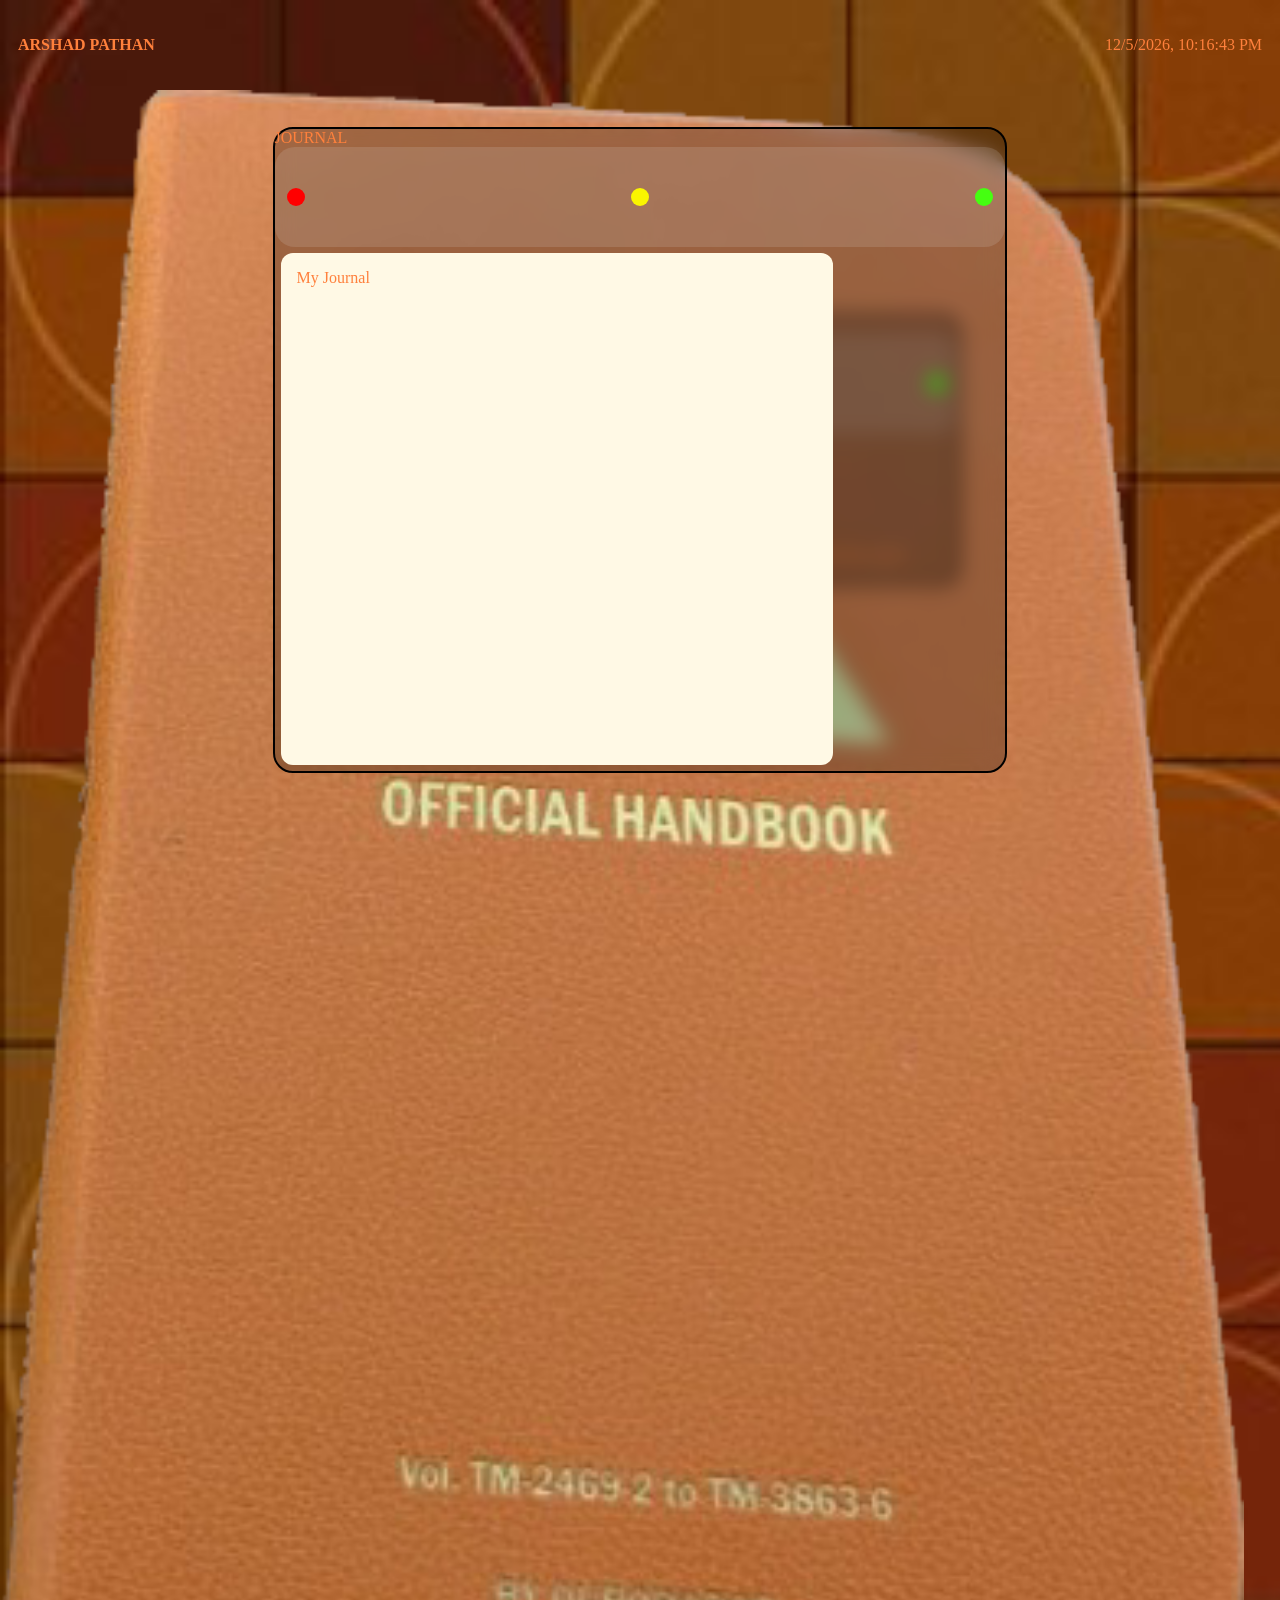
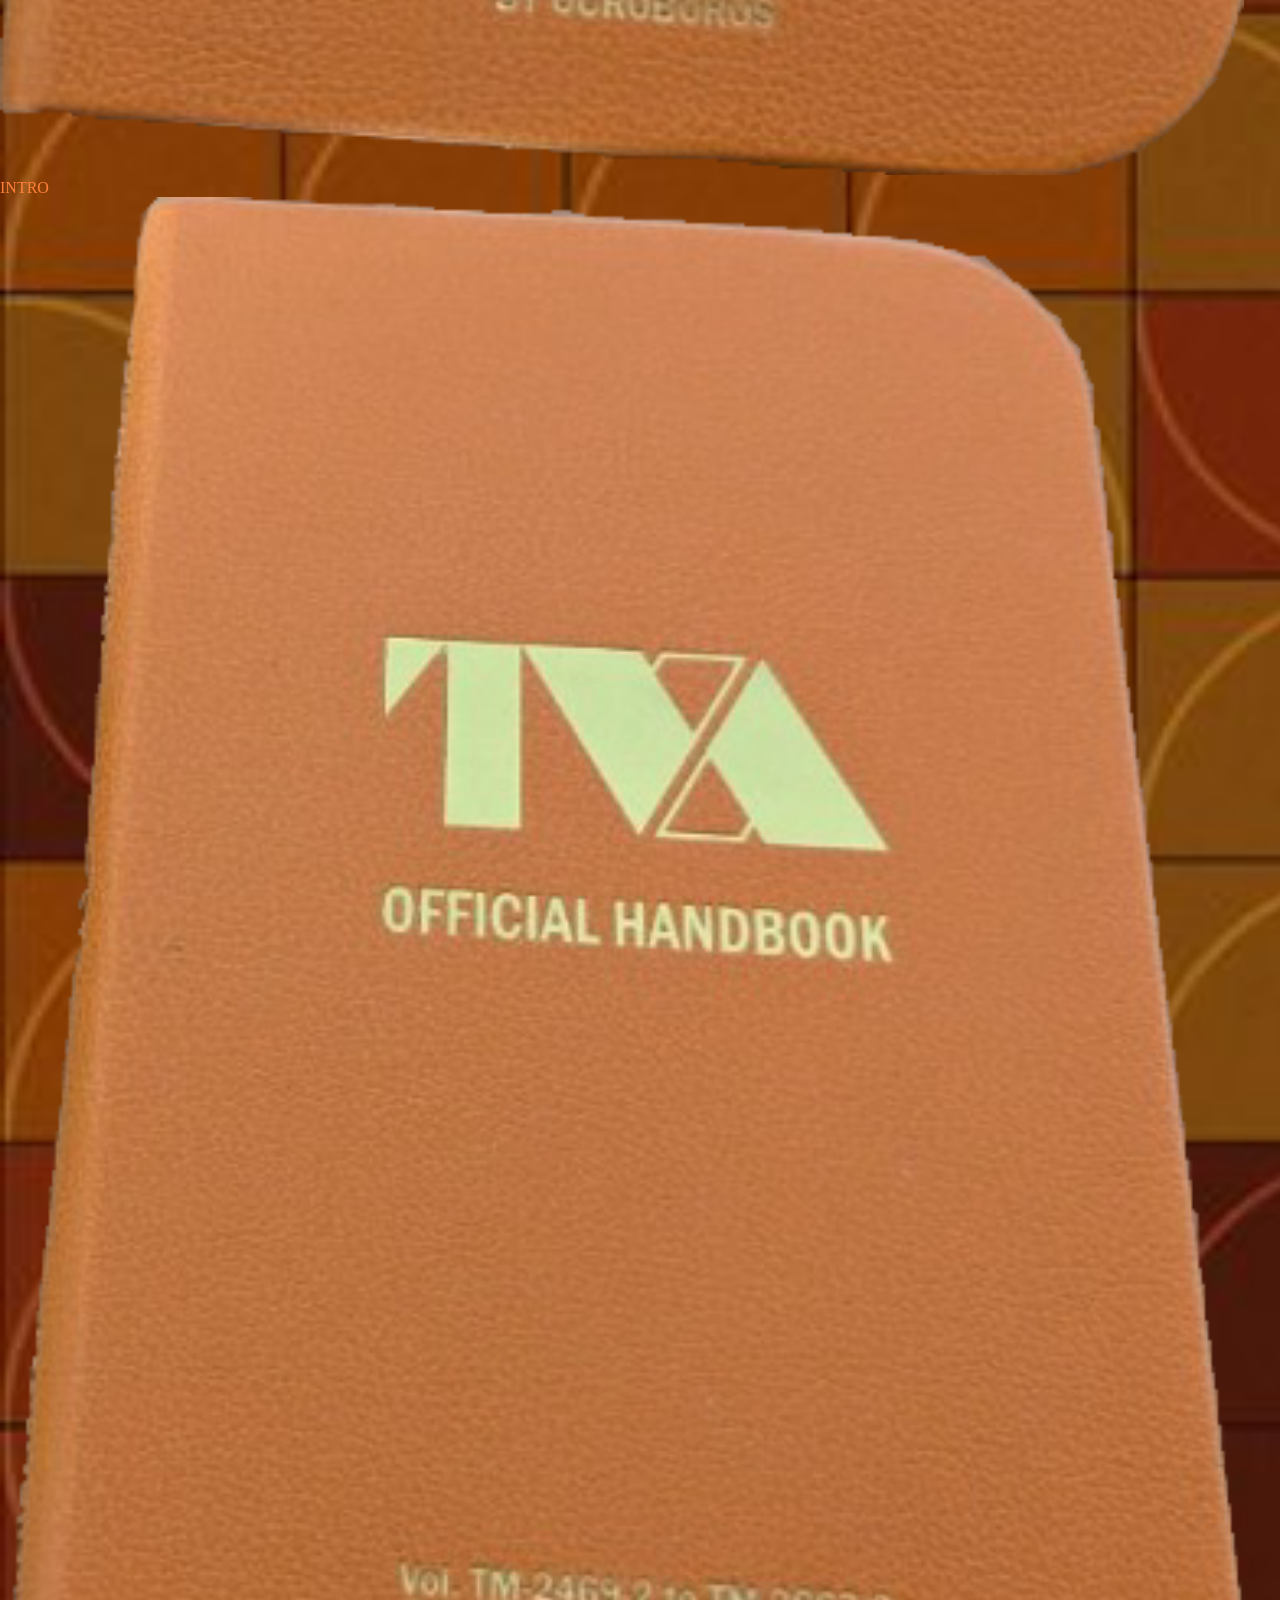
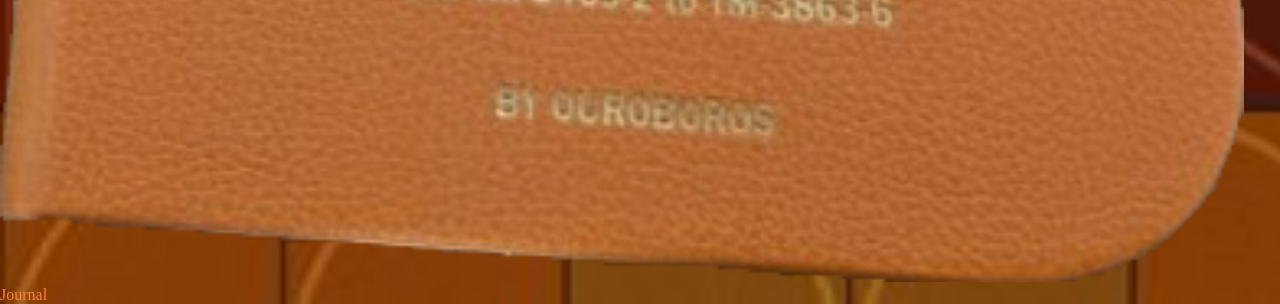
==== test.html @ 845ef74b "just some done 2 apps" ====
<!DOCTYPE html>
<html lang="en">

<head>
    <meta charset="UTF-8">
    <meta name="viewport" content="width=device-width, initial-scale=1.0">
    <title>MischiefOS</title>
    <link rel="stylesheet" href="style.css">
    <link rel="preconnect" href="https://fonts.googleapis.com">
    <link rel="preconnect" href="https://fonts.gstatic.com" crossorigin>
    <link
        href="https://fonts.googleapis.com/css2?family=Inter:ital,opsz,wght@0,14..32,100..900;1,14..32,100..900&family=Playfair+Display:ital,wght@0,400..900;1,400..900&family=Space+Grotesk:wght@300..700&display=swap"
        rel="stylesheet">
        <style>
            .windowheader{
                display: flex;
                height: 100px;
            }
            .windowheader div{
                height: 18px;
                width: 18px;
                border-radius: 50%;
            }
        </style>
</head>

<body>
    <div class="nav" id="top">
        <h4>ARSHAD PATHAN</h4>
        <p id="timeElement"></p>
    </div>

    <div id="introopen">
        <div>
            <img src="images/handbook.png" alt="journal icon">
        </div>
        <p>INTRO</p>
    </div>

    <div id="journalopen">
        <div>
            <img src="images/handbook.png" alt="journal icon">
        </div>
        <p>Journal</p>
    </div>


    <!-- intro window -->
    <div class="window intro" id="intro">
        <div><p>INTRO</p></div>
        <div class="windowheader" id="introheader" style="background-color: #dedede27;">
            <div id="introclose" style="background-color: #ff0000;"></div>
            <div id="introclose" style="background-color: #faf500;"></div>
            <div id="introclose" style="background-color: #45ff11;"></div>
            <!-- <p style="cursor: pointer" id="introopen">ThomasOS</p> -->
        </div>
        <div class="intro_content">
            <img src="images/image.png" alt="My image">
            <h1>MischiefOS</h1>
            <p>MischiefOS is a themed OS Inspired by Loki
                Series Retro Futurism and the main characters
                charatacterisc.</p>
        </div>
        <!-- <p class="move" id="introheader">MOVE</p> -->
        
    </div>
    
    <!-- Journal window -->
    <div class="window journal" id="journal">
        <div><p>JOURNAL</p></div>
        <div class="windowheader" id="journalheader" style="background-color: #dedede27;">
            <div id="journalclose" style="background-color: #ff0000;"></div>
            <div id="journalclose" style="background-color: #faf500;"></div>
            <div id="journalclose" style="background-color: #45ff11;"></div>
    
        </div>
        <div style="background-color: #fff9e5; margin: 6px; border-radius: 12px; width: 520px; height: 480px; padding: 16px;">
            <p>My Journal</p>
        </div>
    </div>
    
    <!--
        > starting featues entry message, after ok the window become full window
        > apps are accessible in the app menu
        > window open, minimize and close transitions 
     -->
    <script src="script.js"></script>
</body>

</html>
---- style.css ----
*{
    padding: 0;
    margin: 0;
}
body{
    background-image: url(images/tva.png);
    background-size: cover;

    color: rgb(255, 128, 60);
}
.nav{
    padding: 36px 18px;
    display: flex;
    justify-content: space-between;
}
.icon{
    height: fit-content;
}
.icon img{
    height: 64px;
}
.window{
    position: absolute;
    top: 50%;
    left: 50%;
    transform: translate(-50%,-50%);
    width: fit-content;
    padding: 0;
    display: flex;
    flex-direction: column;
    backdrop-filter: blur(10px);
    background: rgba(0, 0, 0, 0.25);
    border: 2px solid #000;
    border-radius: 20px;
}
.windowheader {
    display: flex;
    align-items: center;
    justify-content: space-between;
    padding: 0 12px;
    height: 60px;
    background-color: #000;
    border-radius: 20px;
}

.window_icons{
    display: flex;
    align-items: center;
    gap: 6px;
}
.window_icons div {
    height: 14px;
    width: 14px;
    border-radius: 50%;
}
.window_icons p {
    margin-left: 6px;
}


.intro_content img{
    height: 64px;
    width: 64px;
    border-radius: 50%;
}
.intro_content h1{
    font-family: "Playfair Display", serif;
    font-optical-sizing: auto;
    font-style: normal;
}
.intro_content p{
    font-family: "Inter", sans-serif;
}

.selected{
    border: 5px solid rgb(255, 128, 60);
}

/* journal window */
.journal{
    display: flex;
    width: 730px;
}
.journal .edit_icon{
    height: 32px;
    width: 32px;
    border-radius: 50%;
    background-color: #0037ff;
}
.journal_book{
    position: relative;
    height: 73vh;
    margin: 6px 12px;
    display: flex;
    flex-direction: column;
}
.journal_book img{
    position: absolute;
    top: 0;
    height: 73vh;
    width: 100%;
    border-radius: 12px;
    z-index: -1;
}

.journal_content{
    position: relative;
    height: 100%;
    display: flex;
    justify-content: space-between;
    padding: 22px 18px;
    gap: 45px;
    /* margin: 6px 40px 6px 26px; */
}

.journal_entry{
    position: relative;
    height: 100%;
    display: flex;
    justify-content: space-between;
    padding: 22px 18px;
    gap: 45px;
    /* margin: 6px 40px 6px 26px; */
}

.journal_entry .md_content{
    width: 100%;
    box-sizing: border-box;
}
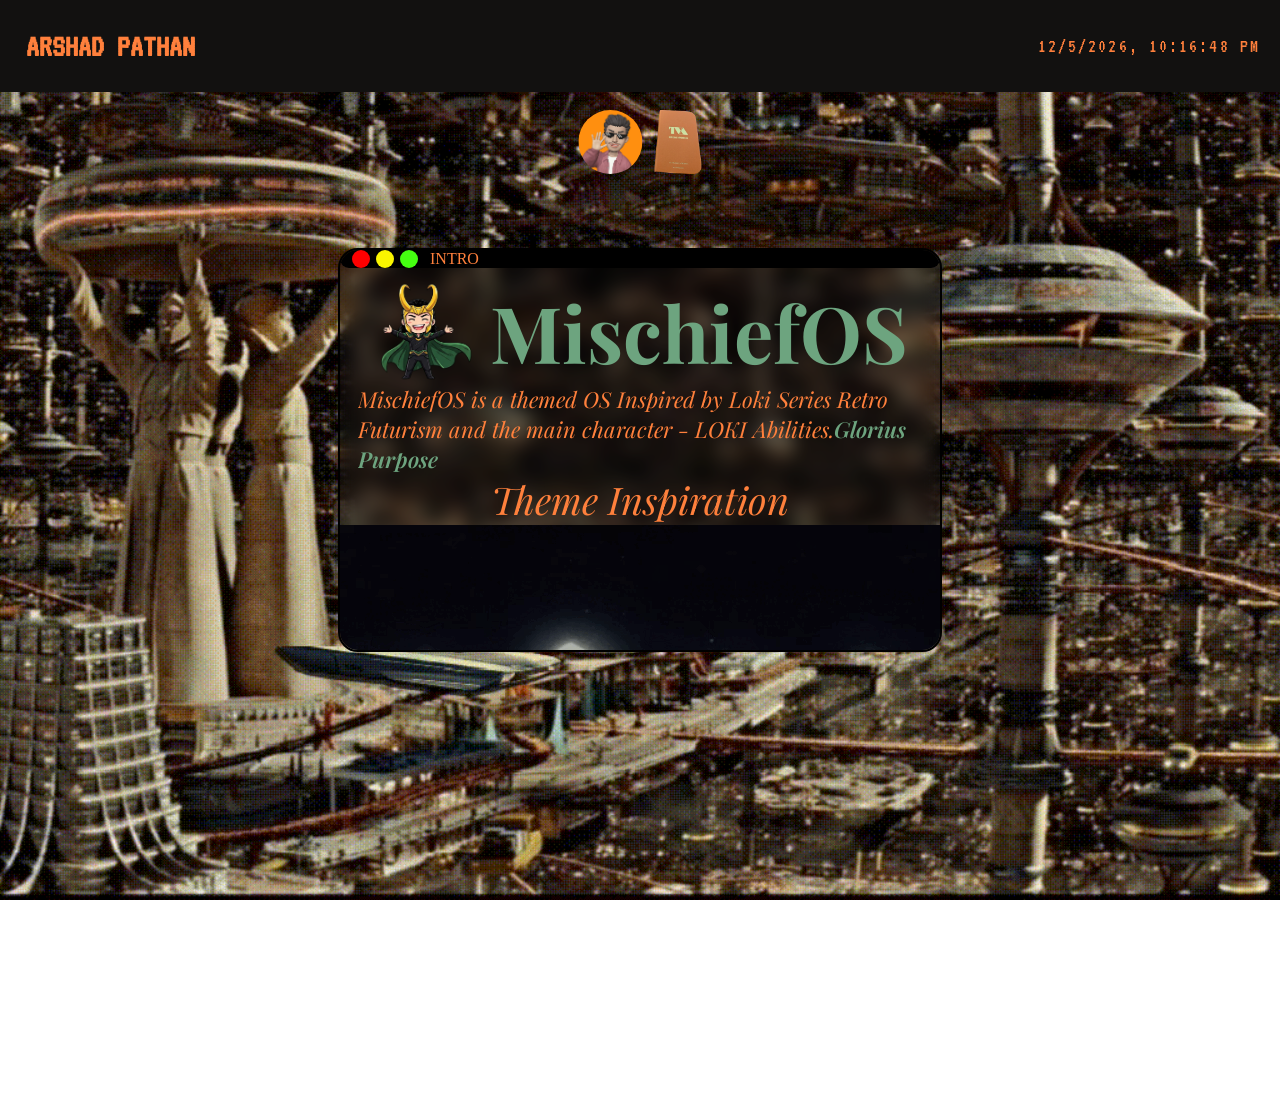
==== commit 2b308856: "made adjustments" ====
--- a/test.html
+++ b/test.html
@@ -1,90 +1,116 @@
 <!DOCTYPE html>
 <html lang="en">
 
-<head>
-    <meta charset="UTF-8">
-    <meta name="viewport" content="width=device-width, initial-scale=1.0">
-    <title>MischiefOS</title>
-    <link rel="stylesheet" href="style.css">
-    <link rel="preconnect" href="https://fonts.googleapis.com">
-    <link rel="preconnect" href="https://fonts.gstatic.com" crossorigin>
-    <link
-        href="https://fonts.googleapis.com/css2?family=Inter:ital,opsz,wght@0,14..32,100..900;1,14..32,100..900&family=Playfair+Display:ital,wght@0,400..900;1,400..900&family=Space+Grotesk:wght@300..700&display=swap"
-        rel="stylesheet">
-        <style>
-            .windowheader{
-                display: flex;
-                height: 100px;
-            }
-            .windowheader div{
-                height: 18px;
-                width: 18px;
-                border-radius: 50%;
-            }
-        </style>
-</head>
+    <head>
+        <meta charset="UTF-8">
+        <meta name="viewport" content="width=device-width, initial-scale=1.0">
+        <title>MischiefOS</title>
+        <link rel="stylesheet" href="styles.css">
+        <link rel="preconnect" href="https://fonts.googleapis.com">
+        <link rel="preconnect" href="https://fonts.gstatic.com" crossorigin>
+        <link href="https://fonts.googleapis.com/css2?family=Inter:ital,opsz,wght@0,14..32,100..900;1,14..32,100..900&family=Jacquarda+Bastarda+9&family=Playfair+Display:ital,wght@0,400..900;1,400..900&family=VT323&display=swap" rel="stylesheet">    
+    </head>
 
-<body>
-    <div class="nav" id="top">
-        <h4>ARSHAD PATHAN</h4>
-        <p id="timeElement"></p>
-    </div>
+    <body>
+        <div class="nav" id="top">
+            <h4>ARSHAD PATHAN</h4>
+            <p id="timeElement"></p>
+        </div>
+        <div class="icons_bar">
+          <div class="icon" id="introopen">
+              <div>
+                  <img src="images/intro.png" alt="journal icon" style="border-radius: 50%">
+              </div>
+          </div>
+          
+          <div class="icon" id="journalopen">
+              <div>
+                  <img src="images/handbook.png" alt="journal icon">
+              </div>
+          </div>
+        </div>
+        <section class="hero">
+        
+            <!-- intro window -->
+            <div class="window intro" id="intro">
+                <div class="windowheader" id="introheader">
+                <div class="window_icons">
+                    <div class="window_icon" id="introclose" style="background-color: #ff0000;"></div>
+                    <div class="window_icon" id="" style="background-color: #faf500;"></div>
+                    <div class="window_icon" id="" style="background-color: #45ff11;"></div>
+                    <p>INTRO</p>
+                </div>
+                </div>
+                <div class="intro_content">
+                <div class="intro1">
+                    <div class="label">
+                    <img src="images/mischief.png" alt="My image">
+                    <h1>MischiefOS</h1>
+                    </div>
+                    <h4>MischiefOS is a themed OS Inspired by Loki
+                        Series Retro Futurism and the main character - LOKI
+                        Abilities.<span>Glorius Purpose</span>
+                    </h4>
+                </div>
+                <div class="intro2">
+                    <div class="label">
+                    <h1>Theme Inspiration</h1>
+                    </div>
+                    <img src="images/ani.gif">
+                    <div class="ins">
+                    <img src="images/ins1.jpg">
+                    <img src="images/ins2.png">
+                    </div>
+                    <p>Read Full Explaination, Visit --->>><a href="https://github.com/Arshad-Pathan/MischiefOS">MischiefOS</a></p>
+                </div>
+                
+                
+                </div>
+            
+            </div>
+            
+            <!-- Journal window -->
+            <div class="window journal" id="journal">
+                
+                <div class="windowheader" id="journalheader">
+                    <div class="window_icons">
+                        <div class="window_icon" id="journalclose" style="background-color: #ff0000;"></div>
+                        <div class="window_icon" id="journalclose" style="background-color: #faf500;"></div>
+                        <div class="window_icon" id="journalclose" style="background-color: #45ff11;"></div>
+                        <p>JOURNAL</p>
+                    </div>
 
-    <div id="introopen">
-        <div>
-            <img src="images/handbook.png" alt="journal icon">
-        </div>
-        <p>INTRO</p>
-    </div>
+                    <div class="journal_icons">
+                    <div class="save_btn" id="saveBtn">SAVE</div>
+                    <div class="edit_icon" id="editBtn"></div>
+                    </div>
+                </div>
+                <div class="journal_book" id="j_content">
+                    <img src="images/page.png" alt="">
+                    
+                    <div class="journal_content">
+                        <div class="part" id="leftTADiv">
+                            
+                        </div>
+                        <div class="part" id="rightTADiv">
+                            
+                        </div>
+                    </div>
+                    <div class="pagination">
+                        <button id="prev" style="background-image:url(images/left.png)"></button>
+                        <button id="pNumber"></button>
+                        <button id="next" style="background-image:url(images/right.png)"></button>
+                    </div>
 
-    <div id="journalopen">
-        <div>
-            <img src="images/handbook.png" alt="journal icon">
-        </div>
-        <p>Journal</p>
-    </div>
-
-
-    <!-- intro window -->
-    <div class="window intro" id="intro">
-        <div><p>INTRO</p></div>
-        <div class="windowheader" id="introheader" style="background-color: #dedede27;">
-            <div id="introclose" style="background-color: #ff0000;"></div>
-            <div id="introclose" style="background-color: #faf500;"></div>
-            <div id="introclose" style="background-color: #45ff11;"></div>
-            <!-- <p style="cursor: pointer" id="introopen">ThomasOS</p> -->
-        </div>
-        <div class="intro_content">
-            <img src="images/image.png" alt="My image">
-            <h1>MischiefOS</h1>
-            <p>MischiefOS is a themed OS Inspired by Loki
-                Series Retro Futurism and the main characters
-                charatacterisc.</p>
-        </div>
-        <!-- <p class="move" id="introheader">MOVE</p> -->
-        
-    </div>
-    
-    <!-- Journal window -->
-    <div class="window journal" id="journal">
-        <div><p>JOURNAL</p></div>
-        <div class="windowheader" id="journalheader" style="background-color: #dedede27;">
-            <div id="journalclose" style="background-color: #ff0000;"></div>
-            <div id="journalclose" style="background-color: #faf500;"></div>
-            <div id="journalclose" style="background-color: #45ff11;"></div>
-    
-        </div>
-        <div style="background-color: #fff9e5; margin: 6px; border-radius: 12px; width: 520px; height: 480px; padding: 16px;">
-            <p>My Journal</p>
-        </div>
-    </div>
-    
-    <!--
-        > starting featues entry message, after ok the window become full window
-        > apps are accessible in the app menu
-        > window open, minimize and close transitions 
-     -->
-    <script src="script.js"></script>
-</body>
+                </div>
+            </div>
+        </section>
+            <!--
+                > starting featues entry message, after ok the window become full window
+                > apps are accessible in the app menu
+                > window open, minimize and close transitions 
+            -->
+        <script src="scripts.js"></script>
+    </body>
 
 </html>
--- a/styles.css
+++ b/styles.css
@@ -0,0 +1,313 @@
+* {
+    padding: 0;
+    margin: 0;
+}
+
+body {
+    position: relative;
+    height: 100vh;
+    width: 100vw;
+    background-image: url(images/bg.gif);
+    background-size: cover;
+    background-position: center;
+    background-repeat: no-repeat;
+    color: rgb(255, 128, 60);
+}
+
+.nav {
+    position: relative;
+    height: 20px;
+    padding: 36px 18px;
+    display: flex;
+    justify-content: space-between;
+    align-items: center;
+    background: #121110;
+}
+
+.nav h4 {
+    font-family: "VT323", monospace;
+    font-size: 32px;
+    padding: 4px;
+    cursor: pointer;
+    border: 4px dashed #00000000;
+}
+
+.nav h4:hover {
+    border: 4px dashed rgb(255, 128, 60);
+}
+
+.nav p {
+    font-family: "VT323", monospace;
+    font-size: 20px;
+    letter-spacing: 2.1px;
+    cursor: none;
+    border: 2px dashed #00000000;
+}
+
+.nav p:hover {
+    border: 2px dashed rgb(255, 128, 60);
+}
+
+.icons_bar {
+    position: relative;
+    top: 0;
+    left: 50%;
+    transform: translateX(-50%);
+    width: fit-content;
+    padding: 18px;
+    display: flex;
+    gap: 12px;
+}
+
+.icon {
+    height: fit-content;
+}
+
+.icon img {
+    height: 64px;
+}
+
+.window {
+    position: absolute;
+    top: 50%;
+    left: 50%;
+    transform: translate(-50%, -50%);
+    width: fit-content;
+    padding: 0;
+    display: flex;
+    flex-direction: column;
+    backdrop-filter: blur(10px);
+    background: rgba(0, 0, 0, 0.25);
+    border: 2px solid #000;
+    border-radius: 20px;
+}
+
+.windowheader {
+    display: flex;
+    align-items: center;
+    justify-content: space-between;
+    cursor: move;
+    padding: 0 12px;
+    height: 60px;
+    background-color: #000;
+    border-radius: 20px;
+}
+
+.window_icons {
+    display: flex;
+    align-items: center;
+    gap: 6px;
+}
+
+.window_icons .window_icon {
+    height: 18px;
+    width: 18px;
+    border-radius: 50%;
+    cursor: pointer;
+}
+
+.window_icons p {
+    margin-left: 6px;
+}
+
+.hero {
+    height: 100vh;
+    width: 100%;
+    overflow: hidden;
+}
+
+.intro {
+    width: 600px;
+    height: 400px;
+    overflow-y: auto;
+}
+
+.intro_content {
+    display: flex;
+    flex-direction: column;
+    justify-content: space-evenly;
+    align-items: center;
+    padding: 12px 18px;
+}
+
+.intro_content div {
+    display: flex;
+
+    justify-content: center;
+    align-items: center;
+    flex-wrap: wrap;
+    overflow-y: hidden;
+}
+
+.intro1 .label {
+    height: fit-content;
+    width: 100%;
+    display: flex;
+    justify-content: space-evenly;
+    align-items: center;
+}
+
+.intro1 .label img {
+    height: 104px;
+}
+
+.intro1 .label h1 {
+    font-size: 78px;
+    font-family: "Playfair Display", serif;
+    font-style: normal;
+    color: #6DA47F;
+}
+
+.intro1 h4 {
+    font-size: 22px;
+    font-family: "Playfair Display", serif;
+    font-weight: 300;
+    font-style: oblique;
+}
+
+.intro1 h4 span {
+    font-weight: 600;
+    color: #6DA47F;
+}
+
+.intro2 .label h1 {
+    font-size: 38px;
+    font-family: "Playfair Display", serif;
+    font-weight: 100;
+    font-style: oblique;
+}
+
+.intro2 .ins {
+    display: flex;
+    justify-content: space-evenly;
+    align-items: center;
+}
+
+.intro2 .ins img {
+    width: 50%;
+    height: 300px;
+}
+
+.intro2 p {
+    margin-top: 12px;
+    font-family: "Jacquarda Bastarda 9", serif;
+    font-style: italic;
+    font-weight: 100;
+
+}
+
+.intro2 p a {
+    text-decoration: none;
+    color: #6DA47F;
+}
+
+.intro2 p a:hover {
+    text-decoration: underline;
+}
+
+
+
+.selected {
+    border: 4px dashed rgb(255, 128, 60);
+}
+
+/* journal window */
+.journal {
+    display: none;
+    width: 730px;
+    height: 600px;
+}
+
+.journal_icons {
+    position: relative;
+    height: 100%;
+    display: flex;
+    justify-content: space-between;
+    align-items: center;
+    padding: 0 18px;
+    gap: 24px;
+    cursor: pointer;
+}
+
+.journal_icons .save_btn {
+    height: 38px;
+    width: 62px;
+
+    display: none;
+    align-items: center;
+    justify-content: center;
+    padding: 0 8px;
+    border-radius: 20px;
+    color: #181818;
+    background-color: rgb(255, 128, 60);
+}
+
+.journal_icons .edit_icon {
+    height: 38px;
+    width: 38px;
+    border-radius: 50%;
+    background-color: rgb(255, 128, 60);
+    background-image: url(images/edit.png);
+    background-size: cover;
+    background-position: center;
+    background-repeat: no-repeat;
+}
+
+.journal_book {
+    position: relative;
+    height: 100%;
+    margin: 6px 12px;
+    display: flex;
+    flex-direction: column;
+}
+
+.journal_book img {
+    position: absolute;
+    top: 0;
+    height: 100%;
+    width: 100%;
+    border-radius: 12px;
+    z-index: -1;
+}
+
+.journal_content {
+    position: relative;
+    height: 100%;
+    display: flex;
+    justify-content: space-between;
+    align-items: center;
+    padding: 22px 18px;
+    gap: 45px;
+}
+
+.journal_content .part {
+    display: block;
+}
+
+.journal_book .pagination {
+    background: #77644e;
+    height: 34px;
+    padding: 4px 8px;
+    display: flex;
+    justify-content: space-between;
+    align-items: center;
+    border-radius: 12px;
+}
+
+.pagination button {
+    height: 34px;
+    width: 34px;
+    border: none;
+    border-radius: 12px;
+    color: #b7a794;
+    background-color: #312c26;
+    background-size: cover;
+    background-position: center;
+    background-repeat: no-repeat;
+}
+
+.md_content {
+
+    height: 100%;
+    width: 300px;
+}
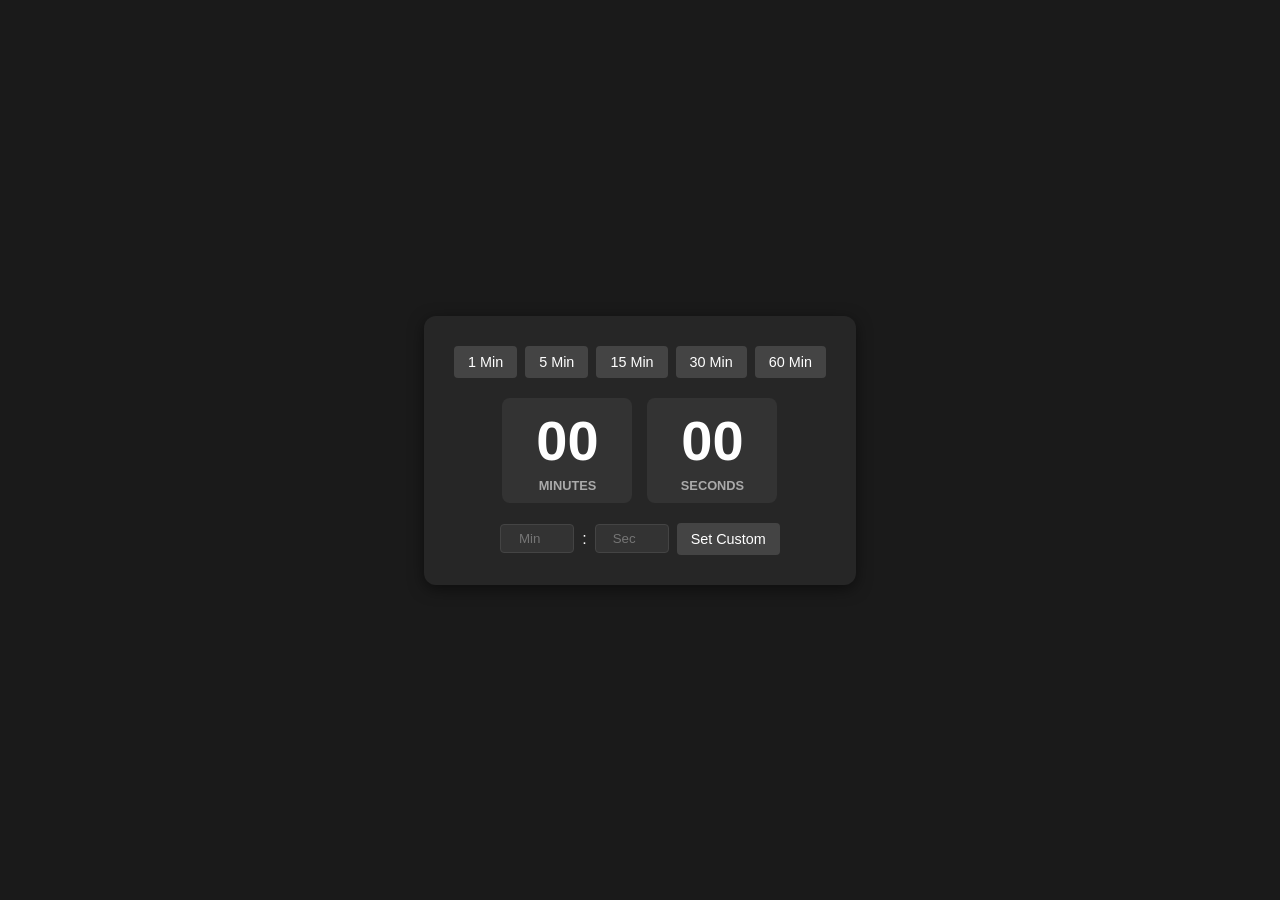
==== commit 57bf3822: "made timer, still unfinshed" ====
--- a/test.html
+++ b/test.html
@@ -1,116 +1,333 @@
+<!-- <!DOCTYPE html>
+<html lang="en">
+
+<head>
+    <meta charset="UTF-8">
+    <meta name="viewport" content="width=device-width, initial-scale=1.0">
+    <title>Document</title>
+    <style>
+        * {
+            box-sizing: border-box;
+            margin: 0;
+            padding: 0;
+        }
+
+        /* body {
+            background-color: #000;
+            color: #fff;
+            position: absolute;
+            left: 50%;
+            top: 50%;
+            transform: translate(-50%,-50%);
+        } */
+
+        body {
+            background-color: #000;
+            color: #fff;
+            height: 100vh;
+            display: flex;
+            align-items: center;
+            justify-content: center;
+        }
+    </style>
+</head>
+
+<body>
+    <script>
+        setInterval(() => {
+            
+            var currDate = new Date()
+            var expireDate = new Date(`D9-26-2026T20:30:00`)
+            console.log(Date(1))
+            var timeLeft = expireDate - currDate;
+            var minutes = Math.floor((timeLeft % (1000 * 60 * 60)) / (1000 * 60));
+            var seconds = Math.floor((timeLeft % (1000 * 60)) / 1000);
+
+            // Padding single digits with leading zeros
+            minutes = minutes.toString().padStart(2, '0');
+            seconds = seconds.toString().padStart(2, '0');
+
+            if (currDate <= expireDate) {
+                var output = `${minutes}m:${seconds}s`
+                document.body.innerHTML = output
+            } else {
+                document.body.innerHTML = "expired"
+            }
+        }, 1000)
+    </script>
+</body>
+
+</html> -->
+
+<!-- setInterval(() => {
+            var currDate = new Date()
+            var expireDate = new Date('2026-09-25')
+            // console.log(expireDate-currDate)
+            var timeLeft = expireDate - currDate;
+            var minutes = Math.floor((timeLeft % (1000 * 60 * 60)) / (1000 * 60));
+            var seconds = Math.floor((timeLeft % (1000 * 60)) / 1000);
+
+            // Padding single digits with leading zeros
+            minutes = minutes.toString().padStart(2, '0');
+            seconds = seconds.toString().padStart(2, '0');
+
+            if (currDate <= expireDate) {
+                var output = `${days}d:${hours}h:${minutes}m:${seconds}s`
+                document.body.innerHTML = output
+            } else {
+                document.body.innerHTML = "expired"
+            }
+        }, 1000) -->
+
+
+        <!-- var countdown = 0;
+
+function dpSelection() {
+  var dpMinutes = document.getElementById("dpMinutes");
+  var dpSeconds = document.getElementById("dpSeconds");
+  var selectedOption = document.querySelector(".opTime:checked");
+
+  if (!selectedOption) {
+    return;
+  }
+
+  var min = 0;
+  var sec = 0;
+
+  if (selectedOption.value === "00") {
+    min = 0;
+  } else if (selectedOption.value === "1min") {
+    min = 1;
+  } else if (selectedOption.value === "3min") {
+    min = 3;
+  } else if (selectedOption.value === "5min") {
+    min = 5;
+  } else if (selectedOption.value === "15min") {
+    min = 15;
+  } else if (selectedOption.value === "30min") {
+    min = 30;
+  } else if (selectedOption.value === "60min") {
+    min = 60;
+  } else if (selectedOption.value === "custom") {
+    customTimer();
+    return;
+  } else {
+    alert("Enter a valid timer");
+    return;
+  }
+
+  countdown = min * 60 + sec;
+
+  dpMinutes.innerText = String(min).padStart(2, "0");
+  dpSeconds.innerText = String(sec).padStart(2, "0");
+}
+
+document.querySelectorAll(".opTime").forEach(function (option) {
+  option.addEventListener("change", dpSelection);
+}); -->
+
+
+<!-- if(option.value==="00"){
+      min = "00";
+      sec = "00";
+    } else if (option.value==="1min") {
+      min = "01";
+      sec = "00";
+    } else if (option.value==="3min") {
+      min = "03";
+      sec = "00";
+    } else if (option.value==="5min") {
+      min = "05";
+      sec = "00";
+    } else if (option.value==="15min") {
+      min = "15";
+      sec = "00";
+    } else if (option.value==="30min") {
+      min = "30";
+      sec = "00";
+    } else if(option.value==="60min"){
+      min="60";
+      max="00";
+    } else if(option.value==="custom"){
+      customTimer();
+      return();
+    } else{
+      alert("Enter valid Timer");
+      return();
+    } -->
+
+
 <!DOCTYPE html>
 <html lang="en">
-
-    <head>
-        <meta charset="UTF-8">
-        <meta name="viewport" content="width=device-width, initial-scale=1.0">
-        <title>MischiefOS</title>
-        <link rel="stylesheet" href="styles.css">
-        <link rel="preconnect" href="https://fonts.googleapis.com">
-        <link rel="preconnect" href="https://fonts.gstatic.com" crossorigin>
-        <link href="https://fonts.googleapis.com/css2?family=Inter:ital,opsz,wght@0,14..32,100..900;1,14..32,100..900&family=Jacquarda+Bastarda+9&family=Playfair+Display:ital,wght@0,400..900;1,400..900&family=VT323&display=swap" rel="stylesheet">    
-    </head>
-
-    <body>
-        <div class="nav" id="top">
-            <h4>ARSHAD PATHAN</h4>
-            <p id="timeElement"></p>
+<head>
+    <meta charset="UTF-8">
+    <meta name="viewport" content="width=device-width, initial-scale=1.0">
+    <title>Dynamic Countdown Timer</title>
+    <style>
+        body {
+            font-family: Arial, sans-serif;
+            background-color: #1a1a1a;
+            color: #ffffff;
+            display: flex;
+            justify-content: center;
+            align-items: center;
+            height: 100vh;
+            margin: 0;
+        }
+        .timer-container {
+            text-align: center;
+            background-color: #262626;
+            padding: 30px;
+            border-radius: 12px;
+            box-shadow: 0 4px 15px rgba(0,0,0,0.5);
+        }
+        .timer {
+            display: flex;
+            justify-content: center;
+            gap: 15px;
+            font-size: 3.5rem;
+            font-weight: bold;
+            margin: 20px 0;
+        }
+        .time-box {
+            background-color: #333;
+            padding: 10px 20px;
+            border-radius: 8px;
+            min-width: 90px;
+        }
+        .label {
+            font-size: 0.8rem;
+            display: block;
+            color: #aaa;
+            text-transform: uppercase;
+            margin-top: 5px;
+        }
+        .preset-buttons {
+            display: flex;
+            gap: 8px;
+            justify-content: center;
+            margin-bottom: 20px;
+            flex-wrap: wrap;
+        }
+        button {
+            background-color: #444;
+            color: white;
+            border: none;
+            padding: 8px 14px;
+            border-radius: 4px;
+            cursor: pointer;
+            font-size: 0.9rem;
+            transition: background 0.2s;
+        }
+        button:hover {
+            background-color: #00adb5;
+        }
+        .custom-input-group {
+            display: flex;
+            gap: 8px;
+            justify-content: center;
+            align-items: center;
+            margin-top: 15px;
+        }
+        input[type="number"] {
+            width: 60px;
+            padding: 6px;
+            border-radius: 4px;
+            border: 1px solid #444;
+            background-color: #333;
+            color: white;
+            text-align: center;
+        }
+    </style>
+</head>
+<body>
+
+    <div class="timer-container">
+        <!-- Preset Options -->
+        <div class="preset-buttons">
+            <button onclick="startPresetTimer(1)">1 Min</button>
+            <button onclick="startPresetTimer(5)">5 Min</button>
+            <button onclick="startPresetTimer(15)">15 Min</button>
+            <button onclick="startPresetTimer(30)">30 Min</button>
+            <button onclick="startPresetTimer(60)">60 Min</button>
         </div>
-        <div class="icons_bar">
-          <div class="icon" id="introopen">
-              <div>
-                  <img src="images/intro.png" alt="journal icon" style="border-radius: 50%">
-              </div>
-          </div>
-          
-          <div class="icon" id="journalopen">
-              <div>
-                  <img src="images/handbook.png" alt="journal icon">
-              </div>
-          </div>
+
+        <!-- The Display -->
+        <div class="timer">
+            <div class="time-box">
+                <span id="minutes">00</span>
+                <span class="label">Minutes</span>
+            </div>
+            <div class="time-box">
+                <span id="seconds">00</span>
+                <span class="label">Seconds</span>
+            </div>
         </div>
-        <section class="hero">
-        
-            <!-- intro window -->
-            <div class="window intro" id="intro">
-                <div class="windowheader" id="introheader">
-                <div class="window_icons">
-                    <div class="window_icon" id="introclose" style="background-color: #ff0000;"></div>
-                    <div class="window_icon" id="" style="background-color: #faf500;"></div>
-                    <div class="window_icon" id="" style="background-color: #45ff11;"></div>
-                    <p>INTRO</p>
-                </div>
-                </div>
-                <div class="intro_content">
-                <div class="intro1">
-                    <div class="label">
-                    <img src="images/mischief.png" alt="My image">
-                    <h1>MischiefOS</h1>
-                    </div>
-                    <h4>MischiefOS is a themed OS Inspired by Loki
-                        Series Retro Futurism and the main character - LOKI
-                        Abilities.<span>Glorius Purpose</span>
-                    </h4>
-                </div>
-                <div class="intro2">
-                    <div class="label">
-                    <h1>Theme Inspiration</h1>
-                    </div>
-                    <img src="images/ani.gif">
-                    <div class="ins">
-                    <img src="images/ins1.jpg">
-                    <img src="images/ins2.png">
-                    </div>
-                    <p>Read Full Explaination, Visit --->>><a href="https://github.com/Arshad-Pathan/MischiefOS">MischiefOS</a></p>
-                </div>
+
+        <!-- Custom Input Layout -->
+        <div class="custom-input-group">
+            <input type="number" id="customMin" placeholder="Min" min="0" max="999">
+            <span>:</span>
+            <input type="number" id="customSec" placeholder="Sec" min="0" max="59">
+            <button onclick="startCustomTimer()">Set Custom</button>
+        </div>
+    </div>
+
+    <script>
+        let countdownInterval;
+        let timeRemaining = 0; // Total time left in seconds
+
+        // Core execution loop
+        function runTimer() {
+            // Clear any previously running intervals
+            clearInterval(countdownInterval);
+
+            // Update display immediately before waiting for the first interval tick
+            updateDisplay();
+
+            countdownInterval = setInterval(() => {
+                if (timeRemaining <= 0) {
+                    clearInterval(countdownInterval);
+                    alert("Time is up!");
+                    return;
+                }
                 
-                
-                </div>
-            
-            </div>
-            
-            <!-- Journal window -->
-            <div class="window journal" id="journal">
-                
-                <div class="windowheader" id="journalheader">
-                    <div class="window_icons">
-                        <div class="window_icon" id="journalclose" style="background-color: #ff0000;"></div>
-                        <div class="window_icon" id="journalclose" style="background-color: #faf500;"></div>
-                        <div class="window_icon" id="journalclose" style="background-color: #45ff11;"></div>
-                        <p>JOURNAL</p>
-                    </div>
-
-                    <div class="journal_icons">
-                    <div class="save_btn" id="saveBtn">SAVE</div>
-                    <div class="edit_icon" id="editBtn"></div>
-                    </div>
-                </div>
-                <div class="journal_book" id="j_content">
-                    <img src="images/page.png" alt="">
-                    
-                    <div class="journal_content">
-                        <div class="part" id="leftTADiv">
-                            
-                        </div>
-                        <div class="part" id="rightTADiv">
-                            
-                        </div>
-                    </div>
-                    <div class="pagination">
-                        <button id="prev" style="background-image:url(images/left.png)"></button>
-                        <button id="pNumber"></button>
-                        <button id="next" style="background-image:url(images/right.png)"></button>
-                    </div>
-
-                </div>
-            </div>
-        </section>
-            <!--
-                > starting featues entry message, after ok the window become full window
-                > apps are accessible in the app menu
-                > window open, minimize and close transitions 
-            -->
-        <script src="scripts.js"></script>
-    </body>
-
+                timeRemaining--;
+                updateDisplay();
+            }, 1000);
+        }
+
+        // Format and push values to HTML
+        function updateDisplay() {
+            const minutes = Math.floor(timeRemaining / 60);
+            const seconds = timeRemaining % 60;
+
+            document.getElementById("minutes").innerText = String(minutes).padStart(2, '0');
+            document.getElementById("seconds").innerText = String(seconds).padStart(2, '0');
+        }
+
+        // Action when a preset button is clicked
+        function startPresetTimer(minutes) {
+            timeRemaining = minutes * 60;
+            runTimer();
+        }
+
+        // Action when the custom button is clicked
+        function startCustomTimer() {
+            const minInput = parseInt(document.getElementById("customMin").value) || 0;
+            const secInput = parseInt(document.getElementById("customSec").value) || 0;
+
+            // Combine inputs into total seconds
+            timeRemaining = (minInput * 60) + secInput;
+
+            if (timeRemaining <= 0) {
+                alert("Please enter a valid time duration.");
+                return;
+            }
+
+            runTimer();
+        }
+    </script>
+
+</body>
 </html>
